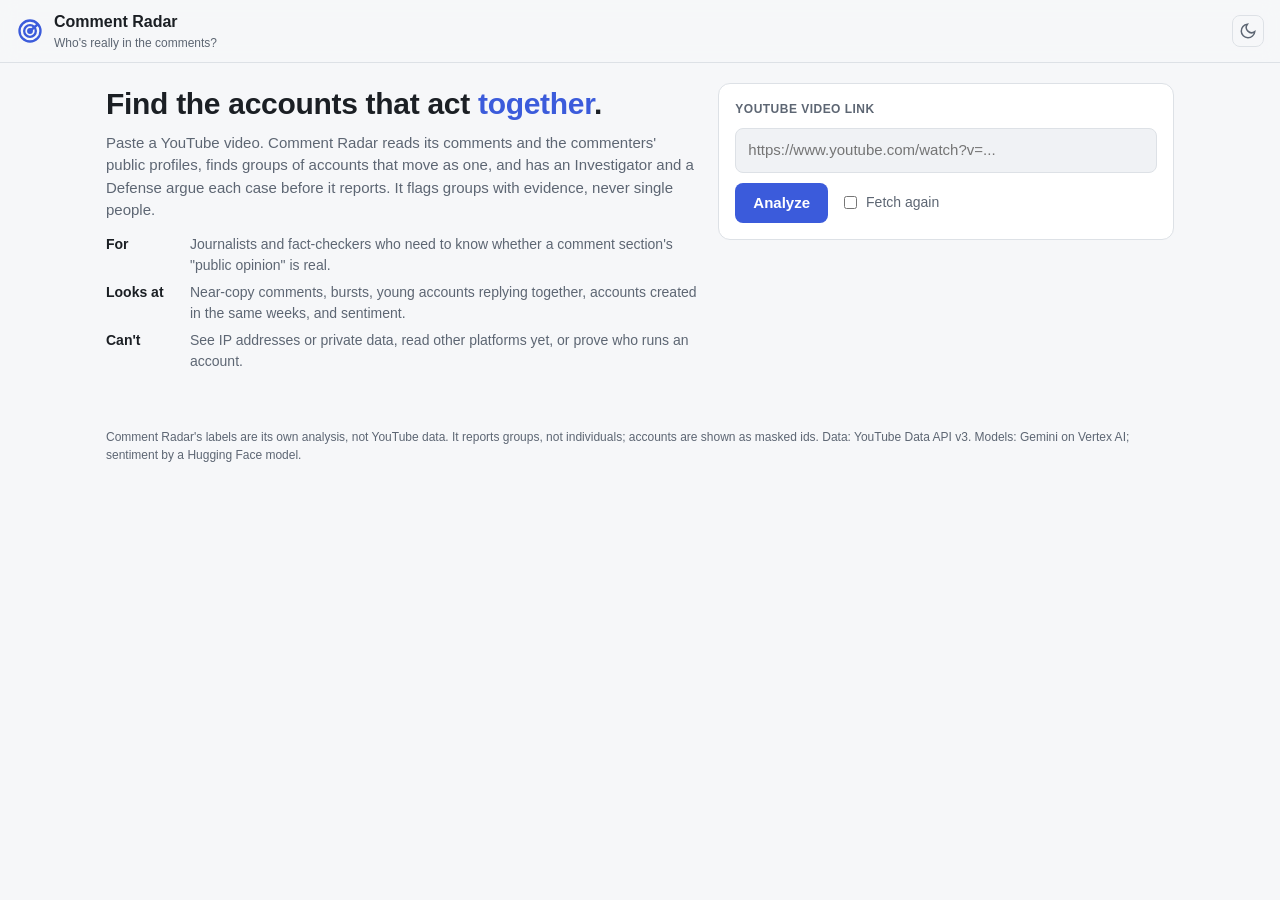
==== static/index.html @ f70374b5 "Comment Radar: first working version for YouTube Paste a YouTube link; the app finds groups of accou" ====
<!doctype html>
<html lang="en">
<head>
    <meta charset="UTF-8" />
    <meta name="viewport" content="width=device-width, initial-scale=1.0" />
    <title>Comment Radar</title>
    <meta name="description" content="Paste a YouTube link. Comment Radar finds groups of accounts that act together in its comments, with the evidence." />
    <link rel="stylesheet" href="/static/styles.css" />
    <link rel="icon" href="data:image/svg+xml,%3Csvg xmlns='http://www.w3.org/2000/svg' viewBox='0 0 24 24' fill='none' stroke='%233b5bdb' stroke-width='2'%3E%3Ccircle cx='12' cy='12' r='9'/%3E%3Ccircle cx='12' cy='12' r='5'/%3E%3Cpath d='M12 12 19 6'/%3E%3C/svg%3E" />
</head>
<body>
    <header class="topbar">
        <a class="brand" href="/">
            <svg viewBox="0 0 24 24" fill="none" stroke="currentColor" stroke-width="2" aria-hidden="true"><circle cx="12" cy="12" r="9" /><circle cx="12" cy="12" r="5" /><path d="M12 12 19 6" /><circle cx="12" cy="12" r="1.5" fill="currentColor" /></svg>
            <div><b>Comment Radar</b><span>Who's really in the comments?</span></div>
        </a>
        <div class="spacer"></div>
        <button class="icon-btn" id="btn-theme" type="button" title="Toggle theme" aria-label="Toggle theme">
            <svg viewBox="0 0 24 24" fill="none" stroke="currentColor" stroke-width="2"><path d="M21 12.8A9 9 0 1 1 11.2 3a7 7 0 0 0 9.8 9.8z" /></svg>
        </button>
    </header>

    <main>
        <section class="hero">
            <div class="hero-copy">
                <h1>Find the accounts that act <em>together</em>.</h1>
                <p>Paste a YouTube video. Comment Radar reads its comments and the commenters' public profiles, finds groups of accounts that move as one,
                    and has an Investigator and a Defense argue each case before it reports. It flags groups with evidence, never single people.</p>
                <dl class="facts">
                    <div><dt>For</dt><dd>Journalists and fact-checkers who need to know whether a comment section's "public opinion" is real.</dd></div>
                    <div><dt>Looks at</dt><dd>Near-copy comments, bursts, young accounts replying together, accounts created in the same weeks, and sentiment.</dd></div>
                    <div><dt>Can't</dt><dd>See IP addresses or private data, read other platforms yet, or prove who runs an account.</dd></div>
                </dl>
            </div>
            <form class="card composer" id="ask">
                <label class="eyebrow" for="url">YouTube video link</label>
                <input id="url" type="url" inputmode="url" placeholder="https://www.youtube.com/watch?v=..." required autocomplete="off" />
                <div class="row">
                    <button class="btn" id="run" type="submit">Analyze</button>
                    <label class="check"><input type="checkbox" id="fresh" /> Fetch again</label>
                </div>
                <div id="examples-wrap" class="hidden">
                    <div class="eyebrow">Try one</div>
                    <div class="examples" id="examples"></div>
                </div>
            </form>
        </section>

        <div class="card error-card hidden" id="error" role="alert"></div>

        <section class="card status hidden" id="status" aria-live="polite">
            <div class="status-head">
                <b id="status-title">Analyzing…</b>
                <span class="muted" id="elapsed">0s</span>
            </div>
            <ol class="steps" id="steps">
                <li data-step="fetch"><b>Fetch</b><span>Comments and profiles</span></li>
                <li data-step="sentiment"><b>Sentiment</b><span>ML model, every comment</span></li>
                <li data-step="signals"><b>Signals</b><span>Candidate groups</span></li>
                <li data-step="investigate"><b>Investigate</b><span>Investigator vs Defense</span></li>
                <li data-step="report"><b>Report</b><span>Verdict and summary</span></li>
            </ol>
            <ul class="log" id="log"></ul>
        </section>

        <section class="hidden" id="results">
            <div class="card verdict" id="verdict"></div>
            <div class="tiles" id="tiles"></div>
            <div class="grid2">
                <section class="card">
                    <h2>Sentiment: groups vs everyone else</h2>
                    <div id="sentiment"></div>
                </section>
                <section class="card">
                    <h2>Comments over time <small id="tl-note"></small></h2>
                    <div id="timeline"></div>
                </section>
            </div>
            <section class="card">
                <h2>Groups <small>candidates from the statistics, each argued by an Investigator and a Defense</small></h2>
                <div id="groups"></div>
            </section>
            <section class="card">
                <h2>Comments <small id="comments-note"></small></h2>
                <div class="filters" id="filters"></div>
                <div id="comments"></div>
                <button class="btn ghost hidden" id="more" type="button">Show more</button>
            </section>
        </section>
    </main>

    <footer>
        Comment Radar's labels are its own analysis, not YouTube data. It reports groups, not individuals; accounts are shown as masked ids.
        Data: YouTube Data API v3. Models: Gemini on Vertex AI; sentiment by a Hugging Face model.
    </footer>

    <script src="/static/app.js"></script>
</body>
</html>
---- static/styles.css ----
/* Comment Radar. Light and dark. */

:root {
    color-scheme: light;
    --bg: #f6f7f9;
    --surface: #ffffff;
    --surface-2: #f0f2f5;
    --text: #1b1f24;
    --muted: #5d6673;
    --border: #dde1e6;
    --accent: #3b5bdb;
    --accent-soft: #e8edff;
    --good: #2f7d32;
    --good-soft: #e5f4e6;
    --warn: #9a6100;
    --warn-soft: #fff3d6;
    --bad: #c92a2a;
    --bad-soft: #fde8e8;
    --negative: #d9480f;
    --neutral: #8a94a3;
    --positive: #0f8a83;
    --g1: #7048e8; --g2: #d6336c; --g3: #1971c2; --g4: #e8590c; --g5: #2b8a3e; --g6: #a61e4d;
    --mark: #fff0c2;
    --radius: 12px;
    --body: -apple-system, BlinkMacSystemFont, "Segoe UI", Inter, "Noto Sans", sans-serif;
    --mono: ui-monospace, "SF Mono", Menlo, monospace;
}
@media (prefers-color-scheme: dark) {
    :root:not([data-theme="light"]) {
        color-scheme: dark;
        --bg: #111418; --surface: #1a1e24; --surface-2: #222831; --text: #e8ebef; --muted: #9aa4b2; --border: #2e3540;
        --accent: #7c93ff; --accent-soft: #232b4a; --good: #6cc070; --good-soft: #17301a; --warn: #f3c060; --warn-soft: #3a3017;
        --bad: #ff8787; --bad-soft: #3a1a1a; --negative: #ff8a4c; --neutral: #7a8494; --positive: #36c2b8;
        --g1: #a48bff; --g2: #f06595; --g3: #4dabf7; --g4: #ff922b; --g5: #69db7c; --g6: #f783ac; --mark: #4a3f1a;
    }
}
:root[data-theme="dark"] {
    color-scheme: dark;
    --bg: #111418; --surface: #1a1e24; --surface-2: #222831; --text: #e8ebef; --muted: #9aa4b2; --border: #2e3540;
    --accent: #7c93ff; --accent-soft: #232b4a; --good: #6cc070; --good-soft: #17301a; --warn: #f3c060; --warn-soft: #3a3017;
    --bad: #ff8787; --bad-soft: #3a1a1a; --negative: #ff8a4c; --neutral: #7a8494; --positive: #36c2b8;
    --g1: #a48bff; --g2: #f06595; --g3: #4dabf7; --g4: #ff922b; --g5: #69db7c; --g6: #f783ac; --mark: #4a3f1a;
}

* { box-sizing: border-box; }
body { margin: 0; background: var(--bg); color: var(--text); font: 15px/1.5 var(--body); }
button, input { font: inherit; color: inherit; }
a { color: var(--accent); }
.hidden { display: none !important; }
.muted { color: var(--muted); }
small { font-weight: 400; color: var(--muted); font-size: 13px; }

.topbar { position: sticky; top: 0; z-index: 10; display: flex; align-items: center; gap: 12px; padding: 10px 16px;
    background: color-mix(in srgb, var(--bg) 88%, transparent); backdrop-filter: blur(8px); border-bottom: 1px solid var(--border); }
.brand { display: flex; align-items: center; gap: 10px; color: var(--text); text-decoration: none; }
.brand svg { width: 28px; height: 28px; color: var(--accent); }
.brand b { display: block; font-size: 16px; }
.brand span { display: block; font-size: 12px; color: var(--muted); }
.spacer { flex: 1; }
.icon-btn { background: none; border: 1px solid var(--border); border-radius: 8px; padding: 6px; cursor: pointer; color: var(--muted); display: flex; }
.icon-btn svg { width: 18px; height: 18px; }

main { max-width: 1100px; margin: 0 auto; padding: 20px 16px 40px; }
.card { background: var(--surface); border: 1px solid var(--border); border-radius: var(--radius); padding: 16px; margin-bottom: 16px; }
h2 { font-size: 16px; margin: 0 0 12px; }
.eyebrow { font-size: 12px; text-transform: uppercase; letter-spacing: .04em; color: var(--muted); font-weight: 600; }

.hero { display: grid; grid-template-columns: 1.3fr 1fr; gap: 20px; align-items: start; margin-bottom: 16px; }
.hero h1 { font-size: 30px; line-height: 1.15; margin: 4px 0 10px; letter-spacing: -.01em; }
.hero h1 em { font-style: normal; color: var(--accent); }
.hero p { color: var(--muted); margin: 0 0 12px; }
.facts { display: grid; gap: 6px; margin: 0; font-size: 14px; }
.facts div { display: grid; grid-template-columns: 76px 1fr; gap: 8px; }
.facts dt { font-weight: 600; }
.facts dd { margin: 0; color: var(--muted); }
.composer { display: grid; gap: 10px; }
.composer input[type=url] { width: 100%; padding: 10px 12px; border: 1px solid var(--border); border-radius: 8px; background: var(--surface-2); }
.row { display: flex; align-items: center; gap: 12px; flex-wrap: wrap; }
.btn { background: var(--accent); color: #fff; border: 0; border-radius: 8px; padding: 9px 18px; font-weight: 600; cursor: pointer; }
.btn:disabled { opacity: .6; cursor: wait; }
.btn.ghost { background: none; color: var(--accent); border: 1px solid var(--border); }
.check { font-size: 14px; color: var(--muted); display: flex; gap: 6px; align-items: center; }
.examples { display: flex; flex-wrap: wrap; gap: 6px; margin-top: 4px; }
.examples button { border: 1px solid var(--border); background: var(--surface-2); border-radius: 999px; padding: 4px 10px; font-size: 13px; cursor: pointer; }

.error-card { border-color: var(--bad); background: var(--bad-soft); color: var(--bad); }

.status-head { display: flex; justify-content: space-between; margin-bottom: 10px; }
.steps { list-style: none; margin: 0 0 10px; padding: 0; display: grid; grid-template-columns: repeat(5, 1fr); gap: 8px; }
.steps li { border: 1px solid var(--border); border-radius: 8px; padding: 8px 10px; font-size: 13px; color: var(--muted); }
.steps li b { display: block; color: var(--text); }
.steps li.active { border-color: var(--accent); background: var(--accent-soft); }
.steps li.done { border-color: var(--good); }
.steps li.done b::after { content: " ✓"; color: var(--good); }
.log { list-style: none; margin: 0; padding: 0; font-size: 13px; color: var(--muted); max-height: 160px; overflow: auto; }
.log li { padding: 2px 0; }

.verdict { border-left: 5px solid var(--neutral); }
.verdict.coordinated { border-left-color: var(--bad); }
.verdict.possible { border-left-color: var(--warn); }
.verdict.none { border-left-color: var(--good); }
.verdict .level { font-size: 13px; font-weight: 700; text-transform: uppercase; letter-spacing: .04em; }
.verdict.coordinated .level { color: var(--bad); }
.verdict.possible .level { color: var(--warn); }
.verdict.none .level { color: var(--good); }
.verdict h2 { font-size: 20px; margin: 4px 0 6px; }
.verdict p { margin: 0 0 8px; }
.verdict .meta { font-size: 13px; color: var(--muted); }

.tiles { display: grid; grid-template-columns: repeat(4, 1fr); gap: 12px; margin-bottom: 16px; }
.tile { background: var(--surface); border: 1px solid var(--border); border-radius: var(--radius); padding: 12px 14px; }
.tile .v { font-size: 24px; font-weight: 700; font-variant-numeric: tabular-nums; }
.tile .l { font-size: 13px; color: var(--muted); }
.grid2 { display: grid; grid-template-columns: 1fr 1.2fr; gap: 16px; }

.bar-row { margin-bottom: 12px; }
.bar-head { display: flex; justify-content: space-between; font-size: 13px; margin-bottom: 4px; }
.bar { display: flex; height: 22px; border-radius: 6px; overflow: hidden; background: var(--surface-2); }
.bar div { display: flex; align-items: center; justify-content: center; font-size: 11px; color: #fff; font-weight: 600; overflow: hidden; white-space: nowrap; }
.legend { display: flex; flex-wrap: wrap; gap: 12px; font-size: 12px; color: var(--muted); margin-top: 6px; }
.legend i { display: inline-block; width: 10px; height: 10px; border-radius: 2px; margin-right: 4px; vertical-align: -1px; }
.note { font-size: 13px; background: var(--surface-2); border-radius: 8px; padding: 8px 10px; margin-top: 10px; }
#timeline svg { width: 100%; height: 160px; display: block; }

.group { border: 1px solid var(--border); border-left: 5px solid var(--gc, var(--accent)); border-radius: 10px; padding: 14px; margin-bottom: 12px; }
.group.dim { opacity: .75; }
.group-top { display: flex; justify-content: space-between; gap: 10px; align-items: baseline; flex-wrap: wrap; }
.group-top h3 { margin: 0; font-size: 15px; }
.badge { font-size: 12px; font-weight: 600; padding: 2px 8px; border-radius: 999px; background: var(--surface-2); white-space: nowrap; }
.badge.kept { background: var(--bad-soft); color: var(--bad); }
.badge.downgraded { background: var(--warn-soft); color: var(--warn); }
.badge.dismissed { background: var(--good-soft); color: var(--good); }
.chips { display: flex; flex-wrap: wrap; gap: 6px; margin: 8px 0; }
.chip { font-size: 12px; padding: 2px 8px; border-radius: 999px; background: var(--surface-2); }
.group ul { margin: 6px 0; padding-left: 18px; font-size: 14px; }
.defense { font-size: 14px; border-top: 1px dashed var(--border); margin-top: 8px; padding-top: 8px; }
.defense b { display: inline-block; margin-right: 4px; }
details { margin-top: 8px; font-size: 13px; }
summary { cursor: pointer; color: var(--accent); }
table { width: 100%; border-collapse: collapse; margin-top: 6px; font-size: 13px; }
th, td { text-align: left; padding: 4px 6px; border-bottom: 1px solid var(--border); }
th { color: var(--muted); font-weight: 600; }
.mono { font-family: var(--mono); font-size: 12px; }
.link-btn { background: none; border: 0; padding: 0; color: var(--accent); cursor: pointer; font-size: 13px; }

.filters { display: flex; flex-wrap: wrap; gap: 6px; margin-bottom: 10px; }
.filters button { border: 1px solid var(--border); background: var(--surface); border-radius: 999px; padding: 4px 12px; font-size: 13px; cursor: pointer; }
.filters button.on { background: var(--text); color: var(--surface); border-color: var(--text); }
.filters .n { opacity: .65; margin-left: 4px; }
.comment { border-top: 1px solid var(--border); padding: 10px 0; }
.comment:first-child { border-top: 0; }
.c-meta { font-size: 12px; color: var(--muted); display: flex; flex-wrap: wrap; gap: 8px; align-items: center; }
.c-text { margin: 4px 0 0; white-space: pre-wrap; overflow-wrap: anywhere; }
.tag { font-size: 11px; font-weight: 600; padding: 1px 7px; border-radius: 5px; border: 1px solid currentColor; }
.tag.negative { color: var(--negative); }
.tag.neutral { color: var(--neutral); }
.tag.positive { color: var(--positive); }
.tag.group { color: #fff; background: var(--gc); border-color: var(--gc); }
.empty { color: var(--muted); font-size: 14px; padding: 8px 0; }

footer { max-width: 1100px; margin: 0 auto; padding: 0 16px 32px; font-size: 12px; color: var(--muted); }

@media (max-width: 820px) {
    .hero, .grid2 { grid-template-columns: 1fr; }
    .tiles { grid-template-columns: repeat(2, 1fr); }
    .steps { grid-template-columns: repeat(2, 1fr); }
}
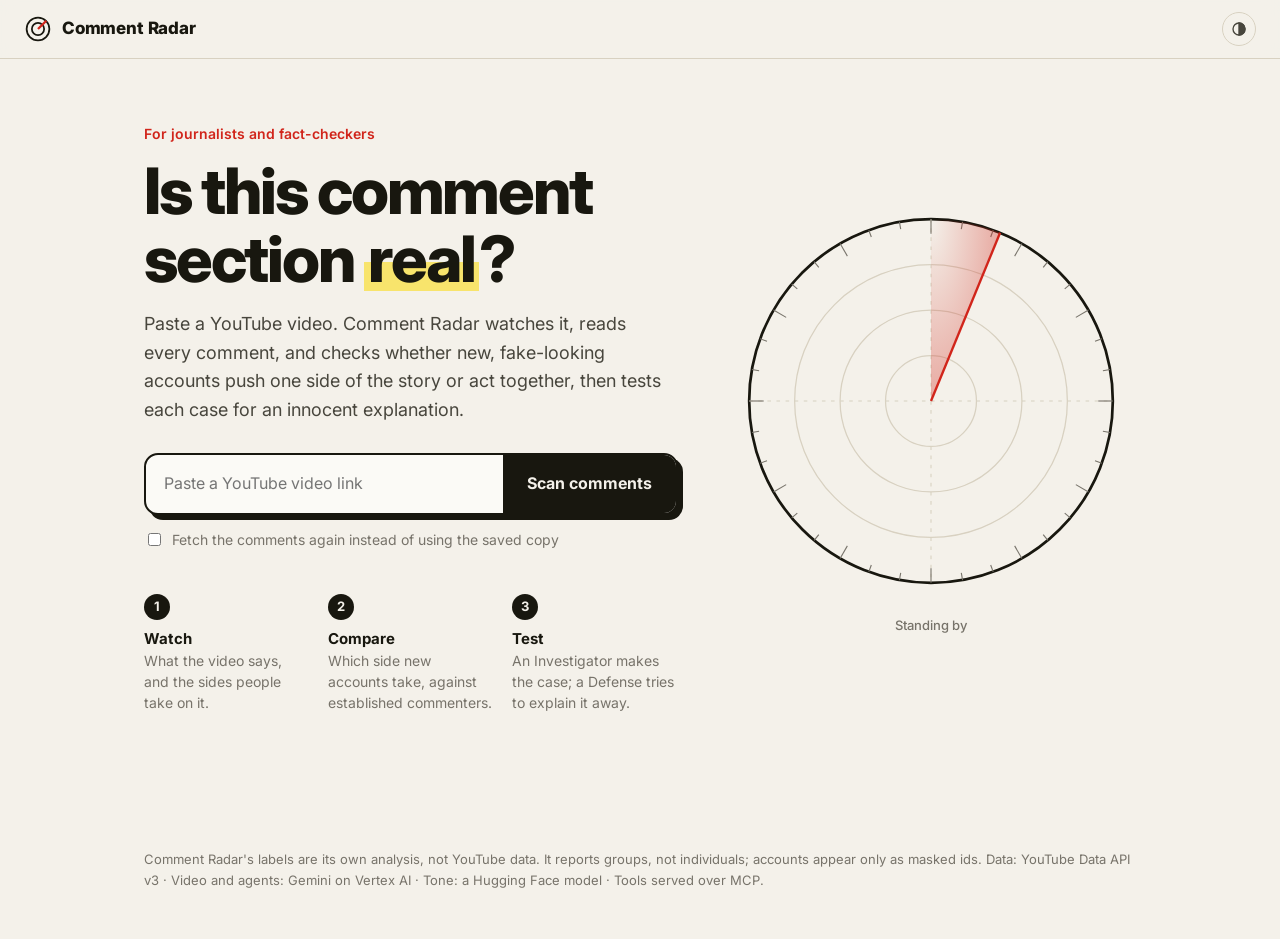
==== commit d57339a1: "Watch the video and check whether new accounts steer the discussion - Read comment sections as whole" ====
--- a/static/index.html
+++ b/static/index.html
@@ -5,93 +5,156 @@
     <meta name="viewport" content="width=device-width, initial-scale=1.0" />
     <title>Comment Radar</title>
     <meta name="description" content="Paste a YouTube link. Comment Radar finds groups of accounts that act together in its comments, with the evidence." />
+    <link rel="preconnect" href="https://fonts.googleapis.com" />
+    <link rel="preconnect" href="https://fonts.gstatic.com" crossorigin />
+    <link href="https://fonts.googleapis.com/css2?family=Inter:wght@400;500;600;700;800&display=swap" rel="stylesheet" />
     <link rel="stylesheet" href="/static/styles.css" />
-    <link rel="icon" href="data:image/svg+xml,%3Csvg xmlns='http://www.w3.org/2000/svg' viewBox='0 0 24 24' fill='none' stroke='%233b5bdb' stroke-width='2'%3E%3Ccircle cx='12' cy='12' r='9'/%3E%3Ccircle cx='12' cy='12' r='5'/%3E%3Cpath d='M12 12 19 6'/%3E%3C/svg%3E" />
+    <link rel="icon" href="data:image/svg+xml,%3Csvg xmlns='http://www.w3.org/2000/svg' viewBox='0 0 32 32'%3E%3Ccircle cx='16' cy='16' r='14' fill='%23f4f1ea' stroke='%2318170f' stroke-width='2'/%3E%3Ccircle cx='16' cy='16' r='8' fill='none' stroke='%2318170f' stroke-width='1.5'/%3E%3Cpath d='M16 16 26 6' stroke='%23d1251b' stroke-width='2.5'/%3E%3C/svg%3E" />
 </head>
 <body>
-    <header class="topbar">
-        <a class="brand" href="/">
-            <svg viewBox="0 0 24 24" fill="none" stroke="currentColor" stroke-width="2" aria-hidden="true"><circle cx="12" cy="12" r="9" /><circle cx="12" cy="12" r="5" /><path d="M12 12 19 6" /><circle cx="12" cy="12" r="1.5" fill="currentColor" /></svg>
-            <div><b>Comment Radar</b><span>Who's really in the comments?</span></div>
+    <header class="masthead">
+        <a class="wordmark" href="/">
+            <svg viewBox="0 0 32 32" aria-hidden="true"><circle cx="16" cy="16" r="13" /><circle cx="16" cy="16" r="7" /><path class="hand" d="M16 16 25.5 6.5" /></svg>
+            <span>Comment Radar</span>
         </a>
-        <div class="spacer"></div>
-        <button class="icon-btn" id="btn-theme" type="button" title="Toggle theme" aria-label="Toggle theme">
-            <svg viewBox="0 0 24 24" fill="none" stroke="currentColor" stroke-width="2"><path d="M21 12.8A9 9 0 1 1 11.2 3a7 7 0 0 0 9.8 9.8z" /></svg>
+        <nav class="stepnav hidden" id="stepnav" aria-label="Report sections">
+            <a href="#s-verdict"><i>1</i>Verdict</a>
+            <a href="#s-sides"><i>2</i>Sides</a>
+            <a href="#s-groups"><i>3</i>Groups</a>
+            <a href="#s-scope"><i>4</i>Accounts</a>
+            <a href="#s-tone"><i>5</i>Tone</a>
+            <a href="#s-timing"><i>6</i>Timing</a>
+            <a href="#s-ask"><i>7</i>Ask</a>
+        </nav>
+        <button class="theme" id="btn-theme" type="button" title="Switch light or dark" aria-label="Switch light or dark">
+            <svg viewBox="0 0 24 24" fill="none" stroke="currentColor" stroke-width="1.8"><circle cx="12" cy="12" r="8" /><path d="M12 4a8 8 0 0 1 0 16z" fill="currentColor" /></svg>
         </button>
     </header>
 
     <main>
-        <section class="hero">
-            <div class="hero-copy">
-                <h1>Find the accounts that act <em>together</em>.</h1>
-                <p>Paste a YouTube video. Comment Radar reads its comments and the commenters' public profiles, finds groups of accounts that move as one,
-                    and has an Investigator and a Defense argue each case before it reports. It flags groups with evidence, never single people.</p>
-                <dl class="facts">
-                    <div><dt>For</dt><dd>Journalists and fact-checkers who need to know whether a comment section's "public opinion" is real.</dd></div>
-                    <div><dt>Looks at</dt><dd>Near-copy comments, bursts, young accounts replying together, accounts created in the same weeks, and sentiment.</dd></div>
-                    <div><dt>Can't</dt><dd>See IP addresses or private data, read other platforms yet, or prove who runs an account.</dd></div>
-                </dl>
+        <!-- Landing -->
+        <section class="hero" id="hero">
+            <div class="hero-text">
+                <p class="kicker">For journalists and fact-checkers</p>
+                <h1>Is this comment section <mark>real</mark>?</h1>
+                <p class="lede">Paste a YouTube video. Comment Radar watches it, reads every comment, and checks whether new, fake-looking accounts push one side of the story or act together, then tests each case for an innocent explanation.</p>
+                <form class="scan" id="ask">
+                    <label class="sr-only" for="url">YouTube video link</label>
+                    <input id="url" type="url" inputmode="url" placeholder="Paste a YouTube video link" required autocomplete="off" spellcheck="false" />
+                    <button id="run" type="submit">Scan comments</button>
+                </form>
+                <label class="fresh"><input type="checkbox" id="fresh" /> Fetch the comments again instead of using the saved copy</label>
+                <div class="examples hidden" id="examples"></div>
+                <ol class="how">
+                    <li><b>Watch</b><span>What the video says, and the sides people take on it.</span></li>
+                    <li><b>Compare</b><span>Which side new accounts take, against established commenters.</span></li>
+                    <li><b>Test</b><span>An Investigator makes the case; a Defense tries to explain it away.</span></li>
+                </ol>
             </div>
-            <form class="card composer" id="ask">
-                <label class="eyebrow" for="url">YouTube video link</label>
-                <input id="url" type="url" inputmode="url" placeholder="https://www.youtube.com/watch?v=..." required autocomplete="off" />
-                <div class="row">
-                    <button class="btn" id="run" type="submit">Analyze</button>
-                    <label class="check"><input type="checkbox" id="fresh" /> Fetch again</label>
-                </div>
-                <div id="examples-wrap" class="hidden">
-                    <div class="eyebrow">Try one</div>
-                    <div class="examples" id="examples"></div>
-                </div>
-            </form>
+            <figure class="scope-wrap" aria-hidden="true">
+                <svg class="scope" id="scope" viewBox="-110 -110 220 220">
+                    <defs>
+                        <radialGradient id="sweep-fade" cx="0" cy="0" r="1"><stop offset="0" stop-color="var(--sweep)" stop-opacity="0" /><stop offset="1" stop-color="var(--sweep)" stop-opacity=".35" /></radialGradient>
+                    </defs>
+                    <circle r="100" class="ring outer" /><circle r="75" class="ring" /><circle r="50" class="ring" /><circle r="25" class="ring" />
+                    <path d="M-100 0H100M0-100V100" class="cross" />
+                    <g id="ticks"></g>
+                    <g class="sweep"><path d="M0 0 L0 -100 A100 100 0 0 1 38 -92.5 Z" fill="url(#sweep-fade)" /><path d="M0 0 L38 -92.5" class="beam" /></g>
+                    <g id="blips"></g>
+                </svg>
+                <figcaption id="scope-caption">Standing by</figcaption>
+            </figure>
         </section>
 
-        <div class="card error-card hidden" id="error" role="alert"></div>
+        <div class="alert hidden" id="error" role="alert"></div>
 
-        <section class="card status hidden" id="status" aria-live="polite">
-            <div class="status-head">
-                <b id="status-title">Analyzing…</b>
-                <span class="muted" id="elapsed">0s</span>
+        <!-- Live run -->
+        <section class="run hidden" id="status" aria-live="polite">
+            <div class="run-head">
+                <span class="live">Scanning</span>
+                <b id="status-title">Reading the comments…</b>
+                <span class="clock" id="elapsed">0:00</span>
             </div>
             <ol class="steps" id="steps">
-                <li data-step="fetch"><b>Fetch</b><span>Comments and profiles</span></li>
-                <li data-step="sentiment"><b>Sentiment</b><span>ML model, every comment</span></li>
-                <li data-step="signals"><b>Signals</b><span>Candidate groups</span></li>
-                <li data-step="investigate"><b>Investigate</b><span>Investigator vs Defense</span></li>
-                <li data-step="report"><b>Report</b><span>Verdict and summary</span></li>
+                <li data-step="fetch">Fetch comments</li>
+                <li data-step="watch">Watch the video</li>
+                <li data-step="stance">Read stances</li>
+                <li data-step="sentiment">Read tone</li>
+                <li data-step="signals">Find groups</li>
+                <li data-step="investigate">Investigate</li>
+                <li data-step="report">Verdict</li>
             </ol>
-            <ul class="log" id="log"></ul>
+            <ul class="wire" id="log"></ul>
         </section>
 
-        <section class="hidden" id="results">
-            <div class="card verdict" id="verdict"></div>
-            <div class="tiles" id="tiles"></div>
-            <div class="grid2">
-                <section class="card">
-                    <h2>Sentiment: groups vs everyone else</h2>
-                    <div id="sentiment"></div>
-                </section>
-                <section class="card">
-                    <h2>Comments over time <small id="tl-note"></small></h2>
-                    <div id="timeline"></div>
-                </section>
-            </div>
-            <section class="card">
-                <h2>Groups <small>candidates from the statistics, each argued by an Investigator and a Defense</small></h2>
+        <!-- Report: one question per section, answered in one sentence, then the picture, then details on demand -->
+        <article class="report hidden" id="results">
+            <div class="video" id="video"></div>
+
+            <section class="step" id="s-verdict">
+                <header><i>1</i><div><h2>The verdict</h2><p>Are fake-looking accounts steering or gaming this comment section?</p></div></header>
+                <div id="verdict"></div>
+            </section>
+
+            <section class="step" id="s-sides">
+                <header><i>2</i><div><h2>The video and its sides</h2><p>What the video says, and which side new accounts take compared with established commenters.</p></div></header>
+                <p class="takeaway" id="sides-takeaway"></p>
+                <div id="sides"></div>
+            </section>
+
+            <section class="step" id="s-groups">
+                <header><i>3</i><div><h2>The groups</h2><p>Which accounts acted together, and why we think so.</p></div></header>
+                <p class="takeaway" id="groups-takeaway"></p>
                 <div id="groups"></div>
             </section>
-            <section class="card">
-                <h2>Comments <small id="comments-note"></small></h2>
+
+            <section class="step" id="s-scope">
+                <header><i>4</i><div><h2>How they stand out</h2><p>Every account as a dot. Closer to the centre = a newer account. Clockwise = the order they commented in.</p></div></header>
+                <p class="takeaway" id="scope-takeaway"></p>
+                <div class="plot-grid">
+                    <div id="plot" class="plot"></div>
+                    <aside class="plot-side">
+                        <div class="plot-legend" id="plot-legend"></div>
+                        <div class="plot-info" id="plot-info">Hover over a dot to see the account.</div>
+                    </aside>
+                </div>
+            </section>
+
+            <section class="step" id="s-tone">
+                <header><i>5</i><div><h2>Tone</h2><p>Do the groups sound different from everyone else? A machine-learning model reads each comment.</p></div></header>
+                <p class="takeaway" id="tone-takeaway"></p>
+                <div id="sentiment"></div>
+            </section>
+
+            <section class="step" id="s-timing">
+                <header><i>6</i><div><h2>Timing</h2><p>When did the comments arrive, and when did the groups post?</p></div></header>
+                <p class="takeaway" id="timing-takeaway"></p>
+                <div id="timeline"></div>
+            </section>
+
+            <section class="step" id="s-ask">
+                <header><i>7</i><div><h2>Ask a follow-up</h2><p>Ask anything about this comment section. The analyst searches the comments before it answers.</p></div></header>
+                <div class="suggest" id="suggest"></div>
+                <div class="chat" id="chat"></div>
+                <form class="ask" id="ask-form">
+                    <label class="sr-only" for="question">Your question</label>
+                    <textarea id="question" rows="2" placeholder="e.g. What are the other commenters angry about?" required></textarea>
+                    <button type="submit" id="ask-btn">Ask</button>
+                </form>
+            </section>
+
+            <details class="step all-comments" id="s-comments">
+                <summary><i>+</i><div><h2>All comments</h2><p id="comments-note">Every comment with its tone and group. Filter to check the evidence yourself.</p></div></summary>
                 <div class="filters" id="filters"></div>
                 <div id="comments"></div>
-                <button class="btn ghost hidden" id="more" type="button">Show more</button>
-            </section>
-        </section>
+                <button class="more hidden" id="more" type="button">Show more</button>
+            </details>
+        </article>
     </main>
 
     <footer>
-        Comment Radar's labels are its own analysis, not YouTube data. It reports groups, not individuals; accounts are shown as masked ids.
-        Data: YouTube Data API v3. Models: Gemini on Vertex AI; sentiment by a Hugging Face model.
+        Comment Radar's labels are its own analysis, not YouTube data. It reports groups, not individuals; accounts appear only as masked ids.
+        Data: YouTube Data API v3 · Video and agents: Gemini on Vertex AI · Tone: a Hugging Face model · Tools served over MCP.
     </footer>
 
     <script src="/static/app.js"></script>
--- a/static/styles.css
+++ b/static/styles.css
@@ -1,167 +1,323 @@
-/* Comment Radar. Light and dark. */
+/* Comment Radar. Paper, ink and a red stamp; one readable typeface. Light and dark. */
 
 :root {
     color-scheme: light;
-    --bg: #f6f7f9;
-    --surface: #ffffff;
-    --surface-2: #f0f2f5;
-    --text: #1b1f24;
-    --muted: #5d6673;
-    --border: #dde1e6;
-    --accent: #3b5bdb;
-    --accent-soft: #e8edff;
-    --good: #2f7d32;
-    --good-soft: #e5f4e6;
-    --warn: #9a6100;
-    --warn-soft: #fff3d6;
-    --bad: #c92a2a;
-    --bad-soft: #fde8e8;
-    --negative: #d9480f;
-    --neutral: #8a94a3;
-    --positive: #0f8a83;
-    --g1: #7048e8; --g2: #d6336c; --g3: #1971c2; --g4: #e8590c; --g5: #2b8a3e; --g6: #a61e4d;
-    --mark: #fff0c2;
-    --radius: 12px;
-    --body: -apple-system, BlinkMacSystemFont, "Segoe UI", Inter, "Noto Sans", sans-serif;
-    --mono: ui-monospace, "SF Mono", Menlo, monospace;
+    --paper: #f4f1ea;
+    --card: #fbfaf6;
+    --soft: #ece7dc;
+    --ink: #18170f;
+    --ink-2: #48463d;
+    --ink-3: #77736a;
+    --rule: #d8d1c1;
+    --red: #d1251b;
+    --red-soft: #fbe6e3;
+    --hi: #f8e46c;
+    --clear: #2e7d45;
+    --clear-soft: #e3f1e6;
+    --amber: #b0680a;
+    --amber-soft: #fbefd9;
+    --sweep: #d1251b;
+    --negative: #c2511f;
+    --neutral: #a39d8c;
+    --positive: #24787a;
+    --g1: #d1251b; --g2: #1f5fbf; --g3: #b0680a; --g4: #6b3fa0; --g5: #2e7d45; --g6: #9c1c5b;
+    --sans: "Inter", -apple-system, BlinkMacSystemFont, "Segoe UI", "Noto Sans TC", sans-serif;
+    --mono: ui-monospace, "SF Mono", Menlo, Consolas, monospace;
+    --radius: 14px;
 }
 @media (prefers-color-scheme: dark) {
     :root:not([data-theme="light"]) {
         color-scheme: dark;
-        --bg: #111418; --surface: #1a1e24; --surface-2: #222831; --text: #e8ebef; --muted: #9aa4b2; --border: #2e3540;
-        --accent: #7c93ff; --accent-soft: #232b4a; --good: #6cc070; --good-soft: #17301a; --warn: #f3c060; --warn-soft: #3a3017;
-        --bad: #ff8787; --bad-soft: #3a1a1a; --negative: #ff8a4c; --neutral: #7a8494; --positive: #36c2b8;
-        --g1: #a48bff; --g2: #f06595; --g3: #4dabf7; --g4: #ff922b; --g5: #69db7c; --g6: #f783ac; --mark: #4a3f1a;
+        --paper: #111312; --card: #181b19; --soft: #222624; --ink: #eeebe2; --ink-2: #bdb8ab; --ink-3: #8c877a; --rule: #303532;
+        --red: #ff6253; --red-soft: #3a1c19; --hi: #6b5a12; --clear: #74c58a; --clear-soft: #1a2e20; --amber: #f0a742; --amber-soft: #352a14;
+        --sweep: #7ee2a8; --negative: #ff8a5c; --neutral: #8a8576; --positive: #5cc3c0;
+        --g1: #ff6253; --g2: #6aa6ff; --g3: #f0a742; --g4: #b48cff; --g5: #74c58a; --g6: #ff7ab8;
     }
 }
 :root[data-theme="dark"] {
     color-scheme: dark;
-    --bg: #111418; --surface: #1a1e24; --surface-2: #222831; --text: #e8ebef; --muted: #9aa4b2; --border: #2e3540;
-    --accent: #7c93ff; --accent-soft: #232b4a; --good: #6cc070; --good-soft: #17301a; --warn: #f3c060; --warn-soft: #3a3017;
-    --bad: #ff8787; --bad-soft: #3a1a1a; --negative: #ff8a4c; --neutral: #7a8494; --positive: #36c2b8;
-    --g1: #a48bff; --g2: #f06595; --g3: #4dabf7; --g4: #ff922b; --g5: #69db7c; --g6: #f783ac; --mark: #4a3f1a;
+    --paper: #111312; --card: #181b19; --soft: #222624; --ink: #eeebe2; --ink-2: #bdb8ab; --ink-3: #8c877a; --rule: #303532;
+    --red: #ff6253; --red-soft: #3a1c19; --hi: #6b5a12; --clear: #74c58a; --clear-soft: #1a2e20; --amber: #f0a742; --amber-soft: #352a14;
+    --sweep: #7ee2a8; --negative: #ff8a5c; --neutral: #8a8576; --positive: #5cc3c0;
+    --g1: #ff6253; --g2: #6aa6ff; --g3: #f0a742; --g4: #b48cff; --g5: #74c58a; --g6: #ff7ab8;
 }
 
 * { box-sizing: border-box; }
-body { margin: 0; background: var(--bg); color: var(--text); font: 15px/1.5 var(--body); }
-button, input { font: inherit; color: inherit; }
-a { color: var(--accent); }
+html { scroll-behavior: smooth; scroll-padding-top: 76px; }
+body { margin: 0; background: var(--paper); color: var(--ink); font: 16px/1.6 var(--sans); -webkit-font-smoothing: antialiased; }
+button, input, textarea { font: inherit; color: inherit; }
+a { color: inherit; text-decoration-color: var(--red); text-underline-offset: 3px; }
 .hidden { display: none !important; }
-.muted { color: var(--muted); }
-small { font-weight: 400; color: var(--muted); font-size: 13px; }
-
-.topbar { position: sticky; top: 0; z-index: 10; display: flex; align-items: center; gap: 12px; padding: 10px 16px;
-    background: color-mix(in srgb, var(--bg) 88%, transparent); backdrop-filter: blur(8px); border-bottom: 1px solid var(--border); }
-.brand { display: flex; align-items: center; gap: 10px; color: var(--text); text-decoration: none; }
-.brand svg { width: 28px; height: 28px; color: var(--accent); }
-.brand b { display: block; font-size: 16px; }
-.brand span { display: block; font-size: 12px; color: var(--muted); }
-.spacer { flex: 1; }
-.icon-btn { background: none; border: 1px solid var(--border); border-radius: 8px; padding: 6px; cursor: pointer; color: var(--muted); display: flex; }
-.icon-btn svg { width: 18px; height: 18px; }
-
-main { max-width: 1100px; margin: 0 auto; padding: 20px 16px 40px; }
-.card { background: var(--surface); border: 1px solid var(--border); border-radius: var(--radius); padding: 16px; margin-bottom: 16px; }
-h2 { font-size: 16px; margin: 0 0 12px; }
-.eyebrow { font-size: 12px; text-transform: uppercase; letter-spacing: .04em; color: var(--muted); font-weight: 600; }
-
-.hero { display: grid; grid-template-columns: 1.3fr 1fr; gap: 20px; align-items: start; margin-bottom: 16px; }
-.hero h1 { font-size: 30px; line-height: 1.15; margin: 4px 0 10px; letter-spacing: -.01em; }
-.hero h1 em { font-style: normal; color: var(--accent); }
-.hero p { color: var(--muted); margin: 0 0 12px; }
-.facts { display: grid; gap: 6px; margin: 0; font-size: 14px; }
-.facts div { display: grid; grid-template-columns: 76px 1fr; gap: 8px; }
-.facts dt { font-weight: 600; }
-.facts dd { margin: 0; color: var(--muted); }
-.composer { display: grid; gap: 10px; }
-.composer input[type=url] { width: 100%; padding: 10px 12px; border: 1px solid var(--border); border-radius: 8px; background: var(--surface-2); }
-.row { display: flex; align-items: center; gap: 12px; flex-wrap: wrap; }
-.btn { background: var(--accent); color: #fff; border: 0; border-radius: 8px; padding: 9px 18px; font-weight: 600; cursor: pointer; }
-.btn:disabled { opacity: .6; cursor: wait; }
-.btn.ghost { background: none; color: var(--accent); border: 1px solid var(--border); }
-.check { font-size: 14px; color: var(--muted); display: flex; gap: 6px; align-items: center; }
-.examples { display: flex; flex-wrap: wrap; gap: 6px; margin-top: 4px; }
-.examples button { border: 1px solid var(--border); background: var(--surface-2); border-radius: 999px; padding: 4px 10px; font-size: 13px; cursor: pointer; }
-
-.error-card { border-color: var(--bad); background: var(--bad-soft); color: var(--bad); }
-
-.status-head { display: flex; justify-content: space-between; margin-bottom: 10px; }
-.steps { list-style: none; margin: 0 0 10px; padding: 0; display: grid; grid-template-columns: repeat(5, 1fr); gap: 8px; }
-.steps li { border: 1px solid var(--border); border-radius: 8px; padding: 8px 10px; font-size: 13px; color: var(--muted); }
-.steps li b { display: block; color: var(--text); }
-.steps li.active { border-color: var(--accent); background: var(--accent-soft); }
-.steps li.done { border-color: var(--good); }
-.steps li.done b::after { content: " ✓"; color: var(--good); }
-.log { list-style: none; margin: 0; padding: 0; font-size: 13px; color: var(--muted); max-height: 160px; overflow: auto; }
-.log li { padding: 2px 0; }
-
-.verdict { border-left: 5px solid var(--neutral); }
-.verdict.coordinated { border-left-color: var(--bad); }
-.verdict.possible { border-left-color: var(--warn); }
-.verdict.none { border-left-color: var(--good); }
-.verdict .level { font-size: 13px; font-weight: 700; text-transform: uppercase; letter-spacing: .04em; }
-.verdict.coordinated .level { color: var(--bad); }
-.verdict.possible .level { color: var(--warn); }
-.verdict.none .level { color: var(--good); }
-.verdict h2 { font-size: 20px; margin: 4px 0 6px; }
-.verdict p { margin: 0 0 8px; }
-.verdict .meta { font-size: 13px; color: var(--muted); }
-
-.tiles { display: grid; grid-template-columns: repeat(4, 1fr); gap: 12px; margin-bottom: 16px; }
-.tile { background: var(--surface); border: 1px solid var(--border); border-radius: var(--radius); padding: 12px 14px; }
-.tile .v { font-size: 24px; font-weight: 700; font-variant-numeric: tabular-nums; }
-.tile .l { font-size: 13px; color: var(--muted); }
-.grid2 { display: grid; grid-template-columns: 1fr 1.2fr; gap: 16px; }
-
-.bar-row { margin-bottom: 12px; }
-.bar-head { display: flex; justify-content: space-between; font-size: 13px; margin-bottom: 4px; }
-.bar { display: flex; height: 22px; border-radius: 6px; overflow: hidden; background: var(--surface-2); }
-.bar div { display: flex; align-items: center; justify-content: center; font-size: 11px; color: #fff; font-weight: 600; overflow: hidden; white-space: nowrap; }
-.legend { display: flex; flex-wrap: wrap; gap: 12px; font-size: 12px; color: var(--muted); margin-top: 6px; }
-.legend i { display: inline-block; width: 10px; height: 10px; border-radius: 2px; margin-right: 4px; vertical-align: -1px; }
-.note { font-size: 13px; background: var(--surface-2); border-radius: 8px; padding: 8px 10px; margin-top: 10px; }
-#timeline svg { width: 100%; height: 160px; display: block; }
-
-.group { border: 1px solid var(--border); border-left: 5px solid var(--gc, var(--accent)); border-radius: 10px; padding: 14px; margin-bottom: 12px; }
-.group.dim { opacity: .75; }
-.group-top { display: flex; justify-content: space-between; gap: 10px; align-items: baseline; flex-wrap: wrap; }
-.group-top h3 { margin: 0; font-size: 15px; }
-.badge { font-size: 12px; font-weight: 600; padding: 2px 8px; border-radius: 999px; background: var(--surface-2); white-space: nowrap; }
-.badge.kept { background: var(--bad-soft); color: var(--bad); }
-.badge.downgraded { background: var(--warn-soft); color: var(--warn); }
-.badge.dismissed { background: var(--good-soft); color: var(--good); }
-.chips { display: flex; flex-wrap: wrap; gap: 6px; margin: 8px 0; }
-.chip { font-size: 12px; padding: 2px 8px; border-radius: 999px; background: var(--surface-2); }
-.group ul { margin: 6px 0; padding-left: 18px; font-size: 14px; }
-.defense { font-size: 14px; border-top: 1px dashed var(--border); margin-top: 8px; padding-top: 8px; }
-.defense b { display: inline-block; margin-right: 4px; }
-details { margin-top: 8px; font-size: 13px; }
-summary { cursor: pointer; color: var(--accent); }
-table { width: 100%; border-collapse: collapse; margin-top: 6px; font-size: 13px; }
-th, td { text-align: left; padding: 4px 6px; border-bottom: 1px solid var(--border); }
-th { color: var(--muted); font-weight: 600; }
-.mono { font-family: var(--mono); font-size: 12px; }
-.link-btn { background: none; border: 0; padding: 0; color: var(--accent); cursor: pointer; font-size: 13px; }
-
-.filters { display: flex; flex-wrap: wrap; gap: 6px; margin-bottom: 10px; }
-.filters button { border: 1px solid var(--border); background: var(--surface); border-radius: 999px; padding: 4px 12px; font-size: 13px; cursor: pointer; }
-.filters button.on { background: var(--text); color: var(--surface); border-color: var(--text); }
-.filters .n { opacity: .65; margin-left: 4px; }
-.comment { border-top: 1px solid var(--border); padding: 10px 0; }
-.comment:first-child { border-top: 0; }
-.c-meta { font-size: 12px; color: var(--muted); display: flex; flex-wrap: wrap; gap: 8px; align-items: center; }
-.c-text { margin: 4px 0 0; white-space: pre-wrap; overflow-wrap: anywhere; }
-.tag { font-size: 11px; font-weight: 600; padding: 1px 7px; border-radius: 5px; border: 1px solid currentColor; }
-.tag.negative { color: var(--negative); }
-.tag.neutral { color: var(--neutral); }
-.tag.positive { color: var(--positive); }
-.tag.group { color: #fff; background: var(--gc); border-color: var(--gc); }
-.empty { color: var(--muted); font-size: 14px; padding: 8px 0; }
-
-footer { max-width: 1100px; margin: 0 auto; padding: 0 16px 32px; font-size: 12px; color: var(--muted); }
-
-@media (max-width: 820px) {
-    .hero, .grid2 { grid-template-columns: 1fr; }
-    .tiles { grid-template-columns: repeat(2, 1fr); }
-    .steps { grid-template-columns: repeat(2, 1fr); }
-}
+.sr-only { position: absolute; width: 1px; height: 1px; overflow: hidden; clip: rect(0 0 0 0); }
+.mono { font-family: var(--mono); font-size: .88em; }
+mark { background: linear-gradient(transparent 55%, var(--hi) 55%, var(--hi) 92%, transparent 92%); color: inherit; padding: 0 .06em; }
+
+/* --- Masthead + step navigation --- */
+.masthead { position: sticky; top: 0; z-index: 20; display: flex; align-items: center; gap: 20px; padding: 12px 24px;
+    background: color-mix(in srgb, var(--paper) 92%, transparent); backdrop-filter: blur(8px); border-bottom: 1px solid var(--rule); }
+.wordmark { display: flex; align-items: center; gap: 10px; text-decoration: none; font-weight: 800; font-size: 17px; letter-spacing: -.01em; white-space: nowrap; }
+.wordmark svg { width: 28px; height: 28px; fill: none; stroke: var(--ink); stroke-width: 2; }
+.wordmark .hand { stroke: var(--red); stroke-width: 2.6; transform-origin: 16px 16px; animation: spin 6s linear infinite; }
+.stepnav { flex: 1; display: flex; justify-content: center; gap: 4px; overflow-x: auto; }
+.stepnav a { display: flex; align-items: center; gap: 6px; padding: 6px 12px; border-radius: 999px; text-decoration: none; font-size: 14px; font-weight: 500; color: var(--ink-2); white-space: nowrap; }
+.stepnav a:hover, .stepnav a.on { background: var(--ink); color: var(--paper); }
+.stepnav i { font-style: normal; font-size: 12px; font-weight: 700; width: 18px; height: 18px; border-radius: 50%; display: grid; place-items: center; background: var(--soft); color: var(--ink); }
+.stepnav a.on i, .stepnav a:hover i { background: var(--red); color: #fff; }
+.theme { margin-left: auto; background: none; border: 1px solid var(--rule); border-radius: 50%; width: 34px; height: 34px; padding: 7px; cursor: pointer; color: var(--ink-2); flex: none; }
+
+main { max-width: 1040px; margin: 0 auto; padding: 0 24px 64px; }
+
+/* --- Landing --- */
+.hero { display: grid; grid-template-columns: 1.3fr 1fr; gap: 48px; align-items: center; padding: 64px 0 48px; }
+.kicker { font-size: 14px; font-weight: 600; color: var(--red); margin: 0 0 12px; }
+.hero h1 { font-size: clamp(40px, 5.6vw, 64px); line-height: 1.05; font-weight: 800; letter-spacing: -.035em; margin: 0 0 18px; }
+.lede { font-size: 18px; color: var(--ink-2); margin: 0 0 28px; max-width: 32em; }
+.scan { display: flex; background: var(--card); border: 2px solid var(--ink); border-radius: var(--radius); overflow: hidden; box-shadow: 5px 5px 0 var(--ink); }
+.scan input { flex: 1; min-width: 0; border: 0; background: none; padding: 16px 18px; font-size: 16px; outline: none; }
+.scan button { border: 0; background: var(--ink); color: var(--paper); padding: 0 24px; font-weight: 700; cursor: pointer; white-space: nowrap; }
+.scan button:hover { background: var(--red); }
+.scan button:disabled { opacity: .55; cursor: wait; }
+.fresh { display: inline-flex; gap: 8px; align-items: center; margin-top: 14px; font-size: 14px; color: var(--ink-3); cursor: pointer; }
+.examples { display: flex; flex-wrap: wrap; gap: 8px; margin-top: 12px; font-size: 14px; color: var(--ink-3); align-items: center; }
+.examples button { border: 1px solid var(--rule); background: var(--card); border-radius: 999px; padding: 4px 12px; cursor: pointer; font-size: 14px; }
+.how { list-style: none; padding: 0; margin: 40px 0 0; display: grid; grid-template-columns: repeat(3, 1fr); gap: 18px; counter-reset: h; }
+.how li { counter-increment: h; font-size: 14px; color: var(--ink-3); line-height: 1.5; }
+.how li::before { content: counter(h); display: grid; place-items: center; width: 26px; height: 26px; border-radius: 50%; background: var(--ink); color: var(--paper); font-weight: 700; font-size: 13px; margin-bottom: 8px; }
+.how b { display: block; color: var(--ink); font-size: 15px; }
+
+.scope-wrap { margin: 0; text-align: center; }
+.scope { width: min(100%, 400px); overflow: visible; }
+.scope .ring { fill: none; stroke: var(--rule); stroke-width: .7; }
+.scope .ring.outer { stroke: var(--ink); stroke-width: 1.5; }
+.scope .cross { stroke: var(--rule); stroke-width: .6; stroke-dasharray: 2 3; }
+.scope #ticks line { stroke: var(--ink-3); stroke-width: .6; }
+.scope .sweep { transform-origin: 0 0; animation: spin 5s linear infinite; }
+.scope .beam { stroke: var(--sweep); stroke-width: 1.3; }
+.scope.fast .sweep { animation-duration: 1.4s; }
+.scope .blip { fill: var(--ink); animation: blip 3.2s ease-out forwards; }
+.scope .blip.hot { fill: var(--red); }
+figcaption { font-size: 13px; font-weight: 500; color: var(--ink-3); margin-top: 6px; }
+@keyframes spin { to { transform: rotate(360deg); } }
+@keyframes blip { 0% { opacity: 0; r: 0; } 10% { opacity: 1; r: 3.2; } 100% { opacity: 0; r: 1.5; } }
+
+.has-report .hero { grid-template-columns: 1fr; padding: 24px 0 0; }
+.has-report .hero .kicker, .has-report .hero h1, .has-report .lede, .has-report .how, .has-report .scope-wrap { display: none; }
+.has-report .scan { box-shadow: 3px 3px 0 var(--ink); }
+
+.alert { border: 2px solid var(--red); background: var(--red-soft); color: var(--red); border-radius: var(--radius); padding: 14px 18px; font-weight: 500; margin-bottom: 24px; }
+
+/* --- Live run --- */
+.run { background: var(--card); border: 2px solid var(--ink); border-radius: var(--radius); padding: 20px 22px; margin-bottom: 40px; }
+.run-head { display: flex; align-items: center; gap: 14px; }
+.live { font-size: 12px; font-weight: 700; color: #fff; background: var(--red); padding: 3px 10px; border-radius: 999px; animation: pulse 1s ease-in-out infinite alternate; }
+.run-head b { flex: 1; font-size: 18px; font-weight: 700; }
+.clock { font-size: 18px; font-weight: 600; font-variant-numeric: tabular-nums; color: var(--ink-2); }
+.steps { list-style: none; margin: 18px 0; padding: 0; display: grid; grid-template-columns: repeat(7, 1fr); gap: 8px; }
+.steps li.failed { color: var(--ink-3); border-color: var(--amber); text-decoration: line-through; }
+.steps li { font-size: 14px; font-weight: 500; color: var(--ink-3); padding-top: 10px; border-top: 4px solid var(--soft); }
+.steps li.active { color: var(--ink); border-color: var(--red); }
+.steps li.done { color: var(--ink); border-color: var(--ink); }
+.steps li.done::after { content: " ✓"; color: var(--clear); }
+@keyframes pulse { from { opacity: .55; } to { opacity: 1; } }
+.wire { list-style: none; margin: 0; padding: 12px 0 0; border-top: 1px solid var(--rule); font-size: 14px; color: var(--ink-2); max-height: 180px; overflow: auto; }
+.wire li { display: grid; grid-template-columns: 44px 1fr; gap: 10px; padding: 3px 0; }
+.wire li span { color: var(--ink-3); font-variant-numeric: tabular-nums; }
+
+/* --- Report: steps --- */
+.video { display: flex; gap: 16px; align-items: center; padding: 32px 0 8px; }
+.video img { width: 140px; aspect-ratio: 16/9; object-fit: cover; border-radius: 10px; border: 1px solid var(--rule); background: var(--soft); }
+.video b { display: block; font-size: 18px; line-height: 1.3; }
+.video span { display: block; font-size: 14px; color: var(--ink-3); }
+.video .coverage { margin-top: 2px; color: var(--ink-2); }
+
+.step { padding: 40px 0 8px; border-bottom: 1px solid var(--rule); }
+.step > header, .step > summary { display: flex; gap: 16px; align-items: flex-start; margin-bottom: 18px; }
+.step > header > i, .step > summary > i { flex: none; font-style: normal; width: 36px; height: 36px; border-radius: 50%; display: grid; place-items: center;
+    background: var(--ink); color: var(--paper); font-weight: 800; font-size: 16px; margin-top: 2px; }
+.step h2 { font-size: 26px; font-weight: 800; letter-spacing: -.02em; margin: 0; line-height: 1.2; }
+.step header p, .step summary p { margin: 2px 0 0; color: var(--ink-3); font-size: 15px; }
+.takeaway { font-size: 20px; font-weight: 600; line-height: 1.45; margin: 0 0 22px 52px; max-width: 40em; }
+.takeaway:empty { display: none; }
+.subtle { color: var(--ink-3); font-size: 14px; }
+
+/* 1. Verdict */
+.verdict-card { margin-left: 52px; background: var(--card); border: 2px solid var(--ink); border-radius: var(--radius); padding: 26px 28px; display: grid; grid-template-columns: auto 1fr; gap: 28px; align-items: center; }
+.verdict-card.coordinated { border-color: var(--red); }
+.verdict-card.possible { border-color: var(--amber); }
+.verdict-card.none { border-color: var(--clear); }
+.stamp { font-weight: 800; text-transform: uppercase; letter-spacing: .08em; font-size: 15px; text-align: center; line-height: 1.25;
+    border: 3px double currentColor; padding: 14px 18px; transform: rotate(-4deg); min-width: 170px; }
+.stamp small { display: block; font-size: 12px; font-weight: 600; letter-spacing: .02em; text-transform: none; margin-top: 4px; }
+.stamp.coordinated { color: var(--red); }
+.stamp.possible { color: var(--amber); }
+.stamp.none { color: var(--clear); }
+.verdict-card h3 { font-size: 22px; font-weight: 700; line-height: 1.35; margin: 0 0 8px; letter-spacing: -.01em; }
+.verdict-card p { margin: 0; color: var(--ink-2); }
+.numbers { margin: 18px 0 0 52px; display: grid; grid-template-columns: repeat(3, 1fr); gap: 12px; }
+.number { background: var(--card); border: 1px solid var(--rule); border-radius: var(--radius); padding: 14px 16px; }
+.number b { display: block; font-size: 30px; font-weight: 800; letter-spacing: -.02em; line-height: 1.1; font-variant-numeric: tabular-nums; }
+.number span { font-size: 14px; color: var(--ink-3); }
+.number.alarm b { color: var(--red); }
+
+/* 2. Groups */
+#groups { margin-left: 52px; }
+.group { background: var(--card); border: 1px solid var(--rule); border-left: 6px solid var(--gc); border-radius: var(--radius); padding: 22px 24px; margin-bottom: 18px; }
+.group-top { display: flex; justify-content: space-between; align-items: center; gap: 12px; flex-wrap: wrap; }
+.group-name { font-size: 14px; font-weight: 700; color: var(--gc); }
+.badge { font-size: 13px; font-weight: 700; padding: 4px 12px; border-radius: 999px; white-space: nowrap; }
+.badge.kept { background: var(--red-soft); color: var(--red); }
+.badge.downgraded, .badge.unreviewed { background: var(--amber-soft); color: var(--amber); }
+.badge.dismissed { background: var(--clear-soft); color: var(--clear); }
+.badge.not_investigated, .badge.review_failed { background: var(--soft); color: var(--ink-3); }
+.group h3 { font-size: 21px; font-weight: 700; line-height: 1.35; margin: 10px 0 4px; letter-spacing: -.01em; }
+.group .facts { font-size: 14px; color: var(--ink-3); margin-bottom: 18px; }
+.group h4 { font-size: 13px; font-weight: 700; text-transform: uppercase; letter-spacing: .05em; color: var(--ink-3); margin: 18px 0 8px; }
+.why { margin: 0; padding-left: 20px; }
+.why li { margin-bottom: 6px; }
+.quotes { display: grid; gap: 10px; }
+.quotes blockquote { margin: 0; padding: 10px 14px; background: var(--paper); border-left: 3px solid var(--gc); border-radius: 0 8px 8px 0; }
+.quotes cite { display: block; font-style: normal; font-size: 13px; color: var(--ink-3); margin-top: 4px; }
+.defense { margin-top: 18px; padding: 14px 16px; border-radius: 10px; background: var(--soft); }
+.defense b { display: block; font-size: 15px; margin-bottom: 4px; }
+.defense p { margin: 0; font-size: 15px; color: var(--ink-2); }
+.group details { margin-top: 16px; border-top: 1px solid var(--rule); padding-top: 12px; }
+.group summary { cursor: pointer; font-size: 14px; font-weight: 600; color: var(--red); }
+.more-grid { display: grid; grid-template-columns: 1fr 1fr; gap: 28px; margin-top: 12px; }
+.meter { font-size: 14px; margin-bottom: 10px; }
+.meter div { display: flex; justify-content: space-between; color: var(--ink-2); }
+.meter .track { display: block; height: 8px; background: var(--soft); border-radius: 999px; margin-top: 4px; overflow: hidden; }
+.meter .fill { display: block; height: 100%; background: var(--gc); border-radius: 999px; }
+table { width: 100%; border-collapse: collapse; font-size: 14px; }
+th, td { text-align: left; padding: 6px 8px; border-bottom: 1px solid var(--rule); }
+th { color: var(--ink-3); font-weight: 600; font-size: 13px; }
+.link { background: none; border: 0; padding: 0; font-size: 14px; font-weight: 600; color: var(--red); cursor: pointer; text-decoration: underline; text-underline-offset: 3px; }
+.also { margin-top: 8px; font-size: 15px; color: var(--ink-2); }
+.also li { margin-bottom: 6px; }
+.empty-card { margin-left: 52px; background: var(--card); border: 1px dashed var(--rule); border-radius: var(--radius); padding: 22px 24px; color: var(--ink-2); }
+
+/* 3. Accounts plot */
+.plot-grid { margin-left: 52px; display: grid; grid-template-columns: 1fr 260px; gap: 28px; align-items: start; }
+.plot svg { width: 100%; max-width: 560px; display: block; margin: 0 auto; overflow: visible; }
+.plot .ring { fill: none; stroke: var(--rule); stroke-width: .8; }
+.plot .ring.outer { stroke: var(--ink); stroke-width: 1.4; }
+.plot .ring-label { font-family: var(--sans); font-size: 10px; font-weight: 500; fill: var(--ink-3); }
+.plot .time-label { font-family: var(--sans); font-size: 10.5px; font-weight: 500; fill: var(--ink-2); }
+.plot .dot { fill: var(--ink); opacity: .28; }
+.plot .dot.member { fill: var(--gc); opacity: 1; stroke: var(--card); stroke-width: 1.2; }
+.plot .dot:hover { opacity: 1; stroke: var(--ink); stroke-width: 1.5; cursor: pointer; }
+.plot .web { fill: color-mix(in srgb, var(--gc) 14%, transparent); stroke: var(--gc); stroke-width: 1.2; }
+.plot .halo { fill: none; stroke: var(--gc); stroke-width: 1.2; stroke-dasharray: 3 3; }
+.plot .glabel { font-family: var(--sans); font-size: 14px; font-weight: 800; fill: var(--gc); }
+.plot .leader { stroke: var(--gc); stroke-width: 1.2; }
+.plot-legend { display: grid; gap: 8px; font-size: 14px; margin-bottom: 16px; }
+.plot-legend div { display: flex; gap: 8px; align-items: center; }
+.plot-legend i { width: 12px; height: 12px; border-radius: 50%; flex: none; }
+.plot-info { font-size: 14px; background: var(--card); border: 1px solid var(--rule); border-radius: var(--radius); padding: 14px; color: var(--ink-2); line-height: 1.5; }
+.plot-info b { color: var(--ink); }
+
+/* 4. Tone */
+#sentiment, #timeline, #sides { margin-left: 52px; }
+
+/* 2. The video and its sides */
+.brief { background: var(--card); border: 1px solid var(--rule); border-radius: var(--radius); padding: 20px 24px; margin-bottom: 24px; max-width: 760px; }
+.brief p { margin: 0 0 10px; font-size: 16px; line-height: 1.55; }
+.brief ul { margin: 0 0 10px; padding-left: 20px; color: var(--ink-2); }
+.brief li { margin: 2px 0; }
+.brief .src { font-size: 13px; color: var(--ink-3); margin: 0; }
+.sides { max-width: 760px; }
+.side { padding: 14px 0; border-top: 1px solid var(--rule); }
+.side-head { display: flex; justify-content: space-between; gap: 12px; align-items: baseline; margin-bottom: 8px; }
+.side-head b { font-size: 16px; }
+.side-head small { display: block; color: var(--ink-3); font-size: 13px; font-weight: 400; margin-top: 2px; }
+.pushed { flex: none; font-size: 12px; font-weight: 700; color: #fff; background: var(--red); border-radius: 999px; padding: 2px 10px; white-space: nowrap; }
+.pair { display: grid; grid-template-columns: 170px 1fr 52px; gap: 10px; align-items: center; font-size: 13px; color: var(--ink-2); margin: 4px 0; }
+.pair .track { position: relative; height: 14px; background: var(--soft); border-radius: 4px; }
+.pair .fill { position: absolute; left: 0; top: 0; bottom: 0; border-radius: 4px; }
+.pair.new .fill { background: var(--red); }
+.pair.old .fill { background: var(--ink); opacity: .45; }
+.pair .ci { position: absolute; top: 50%; height: 2px; background: var(--ink); transform: translateY(-50%); }
+.pair .ci::before, .pair .ci::after { content: ""; position: absolute; top: -4px; width: 2px; height: 10px; background: var(--ink); }
+.pair .ci::before { left: 0; } .pair .ci::after { right: 0; }
+.pair b { text-align: right; font-variant-numeric: tabular-nums; color: var(--ink); }
+.side.quiet .side-head b { color: var(--ink-2); font-weight: 600; }
+.bar-row { margin-bottom: 16px; max-width: 640px; }
+.bar-head { display: flex; justify-content: space-between; font-size: 15px; margin-bottom: 6px; }
+.bar-head span { color: var(--ink-3); font-size: 14px; }
+.bar { display: flex; height: 32px; border-radius: 8px; overflow: hidden; background: var(--soft); }
+.bar div { display: flex; align-items: center; justify-content: center; font-size: 13px; font-weight: 600; color: #fff; white-space: nowrap; overflow: hidden; }
+.key { display: flex; gap: 16px; flex-wrap: wrap; font-size: 14px; color: var(--ink-3); margin-top: 4px; }
+.key i { display: inline-block; width: 11px; height: 11px; border-radius: 3px; margin-right: 6px; vertical-align: -1px; }
+
+/* 5. Timing */
+#timeline svg { width: 100%; max-width: 760px; height: 200px; display: block; overflow: visible; }
+
+/* 6. Ask */
+#s-ask .suggest, #s-ask .chat, #s-ask .ask { margin-left: 52px; }
+.suggest { display: flex; flex-wrap: wrap; gap: 8px; margin-bottom: 16px; }
+.suggest button { font-size: 14px; border: 1px solid var(--rule); background: var(--card); border-radius: 999px; padding: 7px 14px; cursor: pointer; color: var(--ink-2); }
+.suggest button:hover { border-color: var(--ink); color: var(--ink); }
+.chat { display: grid; gap: 20px; margin-bottom: 18px; }
+.chat:empty { display: none; }
+.turn .q { font-weight: 600; display: flex; gap: 10px; }
+.turn .q::before { content: "You"; flex: none; font-size: 12px; font-weight: 700; background: var(--ink); color: var(--paper); border-radius: 999px; padding: 2px 9px; height: fit-content; margin-top: 2px; }
+.turn .a { margin-top: 10px; background: var(--card); border: 1px solid var(--rule); border-radius: var(--radius); padding: 16px 18px; }
+.turn .a p { margin: 0 0 10px; }
+.turn .a p:last-of-type { margin-bottom: 0; }
+.turn .a ul, .turn .a ol { margin: 0 0 10px; padding-left: 22px; }
+.turn .a li { margin-bottom: 4px; }
+.turn .a code { font-family: var(--mono); font-size: 13px; background: var(--soft); padding: 1px 5px; border-radius: 4px; }
+.turn .a .cost { font-size: 12px; color: var(--ink-3); margin-top: 10px; }
+.turn .a.wait { color: var(--ink-3); }
+.turn .a.wait::after { content: " ●●●"; animation: pulse .6s ease-in-out infinite alternate; }
+.turn .a.err { border-color: var(--red); color: var(--red); }
+.ask { display: flex; background: var(--card); border: 2px solid var(--ink); border-radius: var(--radius); overflow: hidden; }
+.ask textarea { flex: 1; border: 0; background: none; padding: 14px 16px; resize: vertical; outline: none; font-size: 16px; min-height: 56px; }
+.ask button { border: 0; background: var(--ink); color: var(--paper); padding: 0 26px; font-weight: 700; cursor: pointer; }
+.ask button:hover { background: var(--red); }
+.ask button:disabled { opacity: .5; cursor: wait; }
+
+/* All comments */
+.all-comments > summary { cursor: pointer; list-style: none; }
+.all-comments > summary::-webkit-details-marker { display: none; }
+.all-comments[open] > summary > i { background: var(--red); }
+.all-comments .filters, .all-comments #comments, .all-comments .more { margin-left: 52px; }
+.filters { display: flex; flex-wrap: wrap; gap: 8px; margin-bottom: 14px; }
+.filters button { border: 1px solid var(--rule); background: var(--card); border-radius: 999px; padding: 5px 13px; font-size: 14px; cursor: pointer; }
+.filters button.on { background: var(--ink); color: var(--paper); border-color: var(--ink); }
+.filters .n { opacity: .6; margin-left: 5px; }
+.comment { display: grid; grid-template-columns: 130px 1fr; gap: 16px; padding: 12px 0; border-bottom: 1px solid var(--rule); }
+.c-meta { font-size: 13px; color: var(--ink-3); display: grid; gap: 2px; align-content: start; }
+.c-meta .who { font-family: var(--mono); color: var(--ink-2); }
+.c-text { margin: 0; white-space: pre-wrap; overflow-wrap: anywhere; }
+.tags { display: flex; gap: 6px; flex-wrap: wrap; margin-top: 6px; }
+.tag { font-size: 12px; font-weight: 600; padding: 1px 8px; border-radius: 999px; background: var(--soft); color: var(--ink-2); }
+.tag.negative { background: color-mix(in srgb, var(--negative) 16%, transparent); color: var(--negative); }
+.tag.positive { background: color-mix(in srgb, var(--positive) 16%, transparent); color: var(--positive); }
+.tag.group { background: var(--gc); color: #fff; }
+.comment.in-group { background: linear-gradient(90deg, color-mix(in srgb, var(--hi) 35%, transparent), transparent 70%); }
+.more { margin-top: 16px; border: 1px solid var(--ink); background: none; border-radius: 999px; padding: 7px 18px; font-weight: 600; cursor: pointer; }
+
+footer { max-width: 1040px; margin: 0 auto; padding: 24px 24px 48px; font-size: 13px; color: var(--ink-3); }
+
+@media (max-width: 860px) {
+    .hero, .plot-grid, .more-grid { grid-template-columns: 1fr; }
+    .hero { padding-top: 32px; gap: 24px; }
+    .scope-wrap { order: -1; }
+    .scope { width: 220px; }
+    .how { grid-template-columns: 1fr; gap: 12px; }
+    .stepnav { justify-content: flex-start; }
+    .wordmark span { display: none; }
+    .takeaway, .verdict-card, .numbers, #groups, .plot-grid, #sentiment, #timeline, #sides, .empty-card,
+    #s-ask .suggest, #s-ask .chat, #s-ask .ask, .all-comments .filters, .all-comments #comments, .all-comments .more { margin-left: 0; }
+    .verdict-card { grid-template-columns: 1fr; gap: 18px; padding: 20px; }
+    .stamp { justify-self: start; }
+    .numbers { grid-template-columns: 1fr; }
+    .steps { grid-template-columns: repeat(4, 1fr); }
+    .pair { grid-template-columns: 128px 1fr 44px; font-size: 12px; }
+    .comment { grid-template-columns: 1fr; gap: 4px; }
+    main { padding: 0 16px 48px; }
+    .masthead { padding: 10px 16px; gap: 12px; }
+}
+@media (prefers-reduced-motion: reduce) {
+    *, *::before, *::after { animation: none !important; transition: none !important; }
+}
